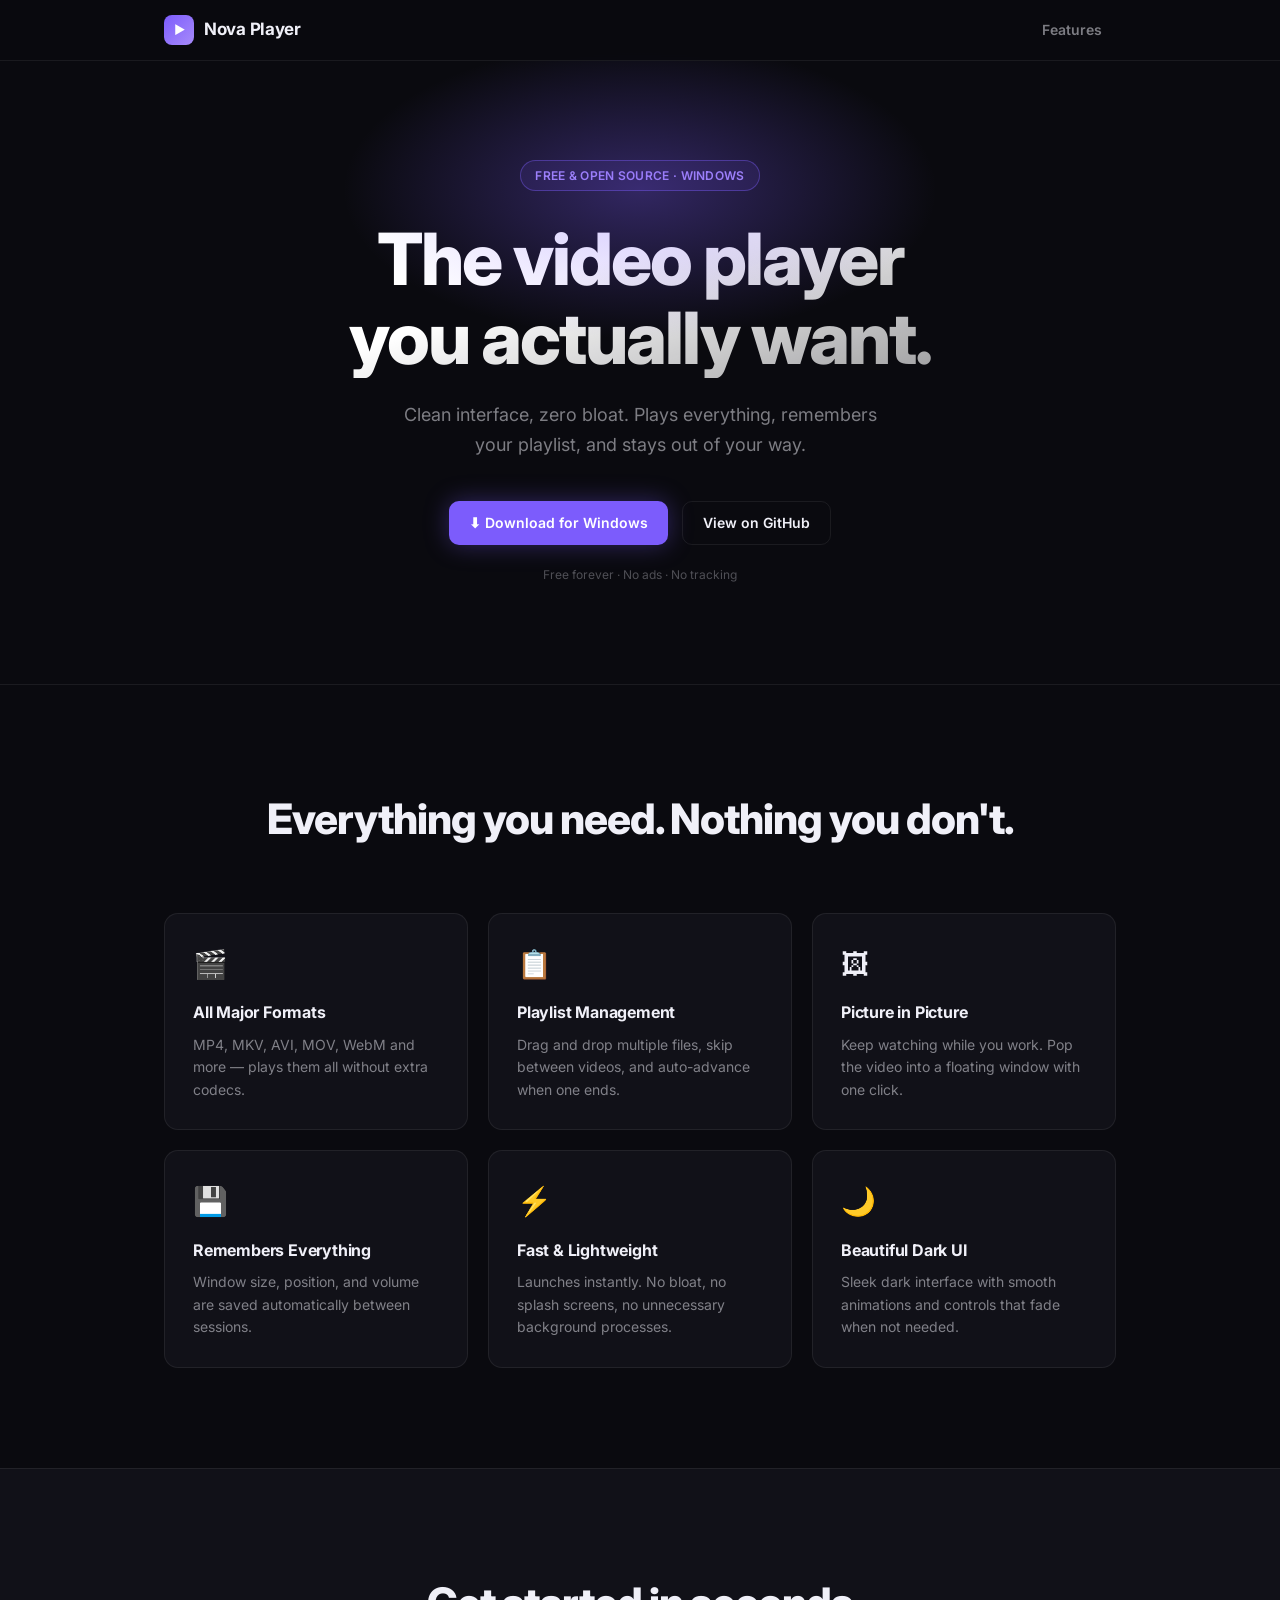
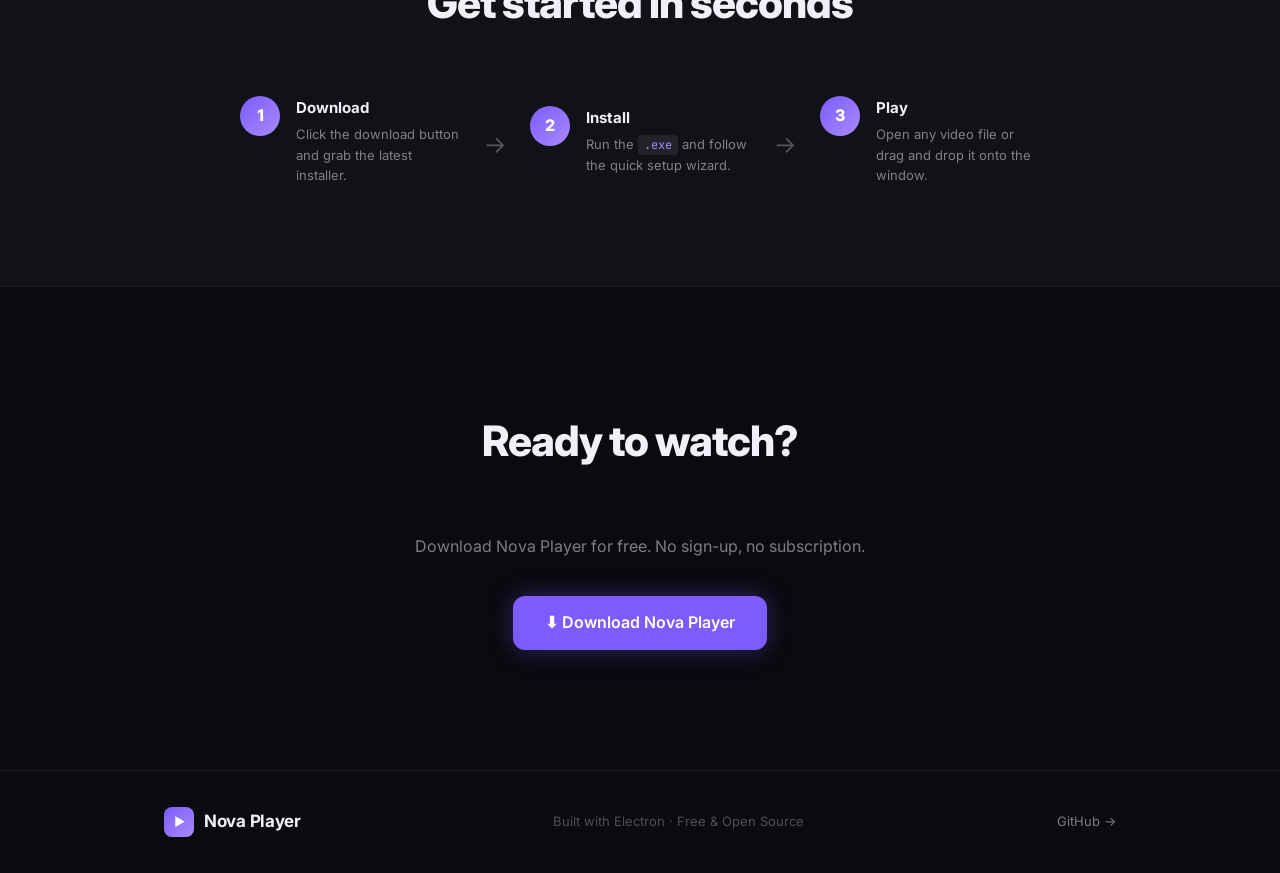
==== index.html @ a47a70b7 "new" ====
<!DOCTYPE html>
<html lang="en">
<head>
  <meta charset="UTF-8" />
  <meta name="viewport" content="width=device-width, initial-scale=1.0" />
  <title>Nova Player — Minimal Video Player for Windows</title>
  <meta name="description" content="Nova Player is a clean, minimal video player for Windows. Supports all major formats, playlist management, and picture-in-picture." />
  <meta property="og:title" content="Nova Player — Minimal Video Player for Windows" />
  <meta property="og:description" content="A clean, fast, minimal video player for Windows with playlist support and a beautiful dark UI." />
  <meta property="og:type" content="website" />
  <link rel="preconnect" href="https://fonts.googleapis.com" />
  <link rel="preconnect" href="https://fonts.gstatic.com" crossorigin />
  <link href="https://fonts.googleapis.com/css2?family=Inter:wght@400;500;600;700;800&family=JetBrains+Mono:wght@500&display=swap" rel="stylesheet" />
  <link rel="stylesheet" href="style.css" />
</head>
<body>

  <!-- Nav -->
  <nav>
    <div class="nav-inner">
      <div class="logo">
        <div class="logo-icon">▶</div>
        <span>Nova Player</span>
      </div>
      <a class="btn btn-ghost" href="#features">Features</a>
    </div>
  </nav>

  <!-- Hero -->
  <section class="hero">
    <div class="hero-glow"></div>
    <div class="container">
      <div class="badge">Free &amp; Open Source · Windows</div>
      <h1>The video player<br />you actually want.</h1>
      <p class="hero-sub">Clean interface, zero bloat. Plays everything, remembers your playlist, and stays out of your way.</p>
      <div class="hero-actions">
        <a class="btn btn-primary" href="https://github.com/abduljamilafghan121-cell/Nova-video-player/releases/latest" target="_blank">
          ⬇ Download for Windows
        </a>
        <a class="btn btn-outline" href="https://github.com/abduljamilafghan121-cell/Nova-video-player" target="_blank">
          View on GitHub
        </a>
      </div>
      <p class="hero-note">Free forever · No ads · No tracking</p>
    </div>
  </section>

  <!-- Features -->
  <section class="features" id="features">
    <div class="container">
      <h2>Everything you need. Nothing you don't.</h2>
      <div class="feature-grid">
        <div class="feature-card">
          <div class="feature-icon">🎬</div>
          <h3>All Major Formats</h3>
          <p>MP4, MKV, AVI, MOV, WebM and more — plays them all without extra codecs.</p>
        </div>
        <div class="feature-card">
          <div class="feature-icon">📋</div>
          <h3>Playlist Management</h3>
          <p>Drag and drop multiple files, skip between videos, and auto-advance when one ends.</p>
        </div>
        <div class="feature-card">
          <div class="feature-icon">🖼</div>
          <h3>Picture in Picture</h3>
          <p>Keep watching while you work. Pop the video into a floating window with one click.</p>
        </div>
        <div class="feature-card">
          <div class="feature-icon">💾</div>
          <h3>Remembers Everything</h3>
          <p>Window size, position, and volume are saved automatically between sessions.</p>
        </div>
        <div class="feature-card">
          <div class="feature-icon">⚡</div>
          <h3>Fast &amp; Lightweight</h3>
          <p>Launches instantly. No bloat, no splash screens, no unnecessary background processes.</p>
        </div>
        <div class="feature-card">
          <div class="feature-icon">🌙</div>
          <h3>Beautiful Dark UI</h3>
          <p>Sleek dark interface with smooth animations and controls that fade when not needed.</p>
        </div>
      </div>
    </div>
  </section>

  <!-- How to install -->
  <section class="install">
    <div class="container">
      <h2>Get started in seconds</h2>
      <div class="steps">
        <div class="step">
          <div class="step-num">1</div>
          <div class="step-text">
            <h3>Download</h3>
            <p>Click the download button and grab the latest installer.</p>
          </div>
        </div>
        <div class="step-arrow">→</div>
        <div class="step">
          <div class="step-num">2</div>
          <div class="step-text">
            <h3>Install</h3>
            <p>Run the <code>.exe</code> and follow the quick setup wizard.</p>
          </div>
        </div>
        <div class="step-arrow">→</div>
        <div class="step">
          <div class="step-num">3</div>
          <div class="step-text">
            <h3>Play</h3>
            <p>Open any video file or drag and drop it onto the window.</p>
          </div>
        </div>
      </div>
    </div>
  </section>

  <!-- CTA -->
  <section class="cta">
    <div class="container">
      <h2>Ready to watch?</h2>
      <p>Download Nova Player for free. No sign-up, no subscription.</p>
      <a class="btn btn-primary btn-lg" href="https://github.com/abduljamilafghan121-cell/Nova-video-player/releases/latest" target="_blank">
        ⬇ Download Nova Player
      </a>
    </div>
  </section>

  <!-- Footer -->
  <footer>
    <div class="container">
      <div class="footer-inner">
        <div class="logo">
          <div class="logo-icon">▶</div>
          <span>Nova Player</span>
        </div>
        <p>Built with Electron · Free &amp; Open Source</p>
        <a href="https://github.com/abduljamilafghan121-cell/Nova-video-player" target="_blank">GitHub →</a>
      </div>
    </div>
  </footer>

</body>
</html>
---- style.css ----
*, *::before, *::after { box-sizing: border-box; margin: 0; padding: 0; }

:root {
  --bg: #0a0a0f;
  --bg2: #111118;
  --bg3: #16161f;
  --border: rgba(255,255,255,0.07);
  --primary: #7c5cfc;
  --primary-glow: rgba(124,92,252,0.35);
  --text: #f0f0f8;
  --text-muted: rgba(240,240,248,0.5);
  --text-faint: rgba(240,240,248,0.3);
  --radius: 14px;
}

html { scroll-behavior: smooth; }

body {
  font-family: 'Inter', sans-serif;
  background: var(--bg);
  color: var(--text);
  line-height: 1.6;
  -webkit-font-smoothing: antialiased;
}

.container {
  max-width: 1000px;
  margin: 0 auto;
  padding: 0 24px;
}

/* NAV */
nav {
  position: fixed;
  top: 0; left: 0; right: 0;
  z-index: 100;
  border-bottom: 1px solid var(--border);
  background: rgba(10,10,15,0.85);
  backdrop-filter: blur(16px);
}
.nav-inner {
  max-width: 1000px;
  margin: 0 auto;
  padding: 0 24px;
  height: 60px;
  display: flex;
  align-items: center;
  justify-content: space-between;
}
.logo {
  display: flex;
  align-items: center;
  gap: 10px;
  font-weight: 700;
  font-size: 17px;
  letter-spacing: -0.3px;
  text-decoration: none;
  color: var(--text);
}
.logo-icon {
  width: 30px; height: 30px;
  background: linear-gradient(135deg, var(--primary), #a78bfa);
  border-radius: 8px;
  display: flex;
  align-items: center;
  justify-content: center;
  font-size: 12px;
  color: white;
}

/* BUTTONS */
.btn {
  display: inline-flex;
  align-items: center;
  gap: 8px;
  padding: 10px 20px;
  border-radius: 10px;
  font-size: 14px;
  font-weight: 600;
  text-decoration: none;
  transition: all 0.18s ease;
  cursor: pointer;
  border: none;
  white-space: nowrap;
}
.btn-primary {
  background: var(--primary);
  color: #fff;
  box-shadow: 0 0 24px var(--primary-glow);
}
.btn-primary:hover {
  background: #8f6dff;
  box-shadow: 0 0 36px var(--primary-glow);
  transform: translateY(-1px);
}
.btn-outline {
  background: transparent;
  color: var(--text);
  border: 1px solid var(--border);
}
.btn-outline:hover {
  background: var(--bg3);
  border-color: rgba(255,255,255,0.15);
}
.btn-ghost {
  background: transparent;
  color: var(--text-muted);
  padding: 8px 14px;
}
.btn-ghost:hover { color: var(--text); }
.btn-lg {
  padding: 14px 32px;
  font-size: 16px;
  border-radius: 12px;
}

/* HERO */
.hero {
  position: relative;
  padding: 160px 0 100px;
  text-align: center;
  overflow: hidden;
}
.hero-glow {
  position: absolute;
  top: 40px; left: 50%;
  transform: translateX(-50%);
  width: 600px; height: 300px;
  background: radial-gradient(ellipse, var(--primary-glow) 0%, transparent 70%);
  pointer-events: none;
}
.badge {
  display: inline-block;
  padding: 5px 14px;
  border-radius: 100px;
  border: 1px solid rgba(124,92,252,0.4);
  background: rgba(124,92,252,0.1);
  color: #a78bfa;
  font-size: 12px;
  font-weight: 600;
  letter-spacing: 0.3px;
  text-transform: uppercase;
  margin-bottom: 28px;
}
.hero h1 {
  font-size: clamp(40px, 7vw, 72px);
  font-weight: 800;
  line-height: 1.1;
  letter-spacing: -2px;
  margin-bottom: 22px;
  background: linear-gradient(160deg, #fff 40%, rgba(255,255,255,0.5));
  -webkit-background-clip: text;
  -webkit-text-fill-color: transparent;
  background-clip: text;
}
.hero-sub {
  font-size: 18px;
  color: var(--text-muted);
  max-width: 500px;
  margin: 0 auto 40px;
  line-height: 1.7;
}
.hero-actions {
  display: flex;
  gap: 14px;
  justify-content: center;
  flex-wrap: wrap;
  margin-bottom: 20px;
}
.hero-note {
  font-size: 12px;
  color: var(--text-faint);
}

/* FEATURES */
.features {
  padding: 100px 0;
  border-top: 1px solid var(--border);
}
.features h2, .install h2, .cta h2 {
  font-size: clamp(28px, 4vw, 42px);
  font-weight: 800;
  letter-spacing: -1px;
  text-align: center;
  margin-bottom: 60px;
}
.feature-grid {
  display: grid;
  grid-template-columns: repeat(auto-fill, minmax(280px, 1fr));
  gap: 20px;
}
.feature-card {
  background: var(--bg2);
  border: 1px solid var(--border);
  border-radius: var(--radius);
  padding: 28px;
  transition: border-color 0.18s, transform 0.18s;
}
.feature-card:hover {
  border-color: rgba(124,92,252,0.4);
  transform: translateY(-3px);
}
.feature-icon {
  font-size: 28px;
  margin-bottom: 14px;
}
.feature-card h3 {
  font-size: 16px;
  font-weight: 700;
  margin-bottom: 8px;
  letter-spacing: -0.2px;
}
.feature-card p {
  font-size: 14px;
  color: var(--text-muted);
  line-height: 1.6;
}

/* INSTALL */
.install {
  padding: 100px 0;
  border-top: 1px solid var(--border);
  background: var(--bg2);
}
.steps {
  display: flex;
  align-items: center;
  justify-content: center;
  gap: 24px;
  flex-wrap: wrap;
}
.step {
  display: flex;
  align-items: flex-start;
  gap: 16px;
  max-width: 220px;
}
.step-num {
  width: 40px; height: 40px;
  border-radius: 50%;
  background: linear-gradient(135deg, var(--primary), #a78bfa);
  display: flex;
  align-items: center;
  justify-content: center;
  font-weight: 800;
  font-size: 16px;
  flex-shrink: 0;
  color: white;
}
.step-text h3 {
  font-size: 15px;
  font-weight: 700;
  margin-bottom: 4px;
}
.step-text p {
  font-size: 13px;
  color: var(--text-muted);
}
.step-arrow {
  font-size: 24px;
  color: var(--text-faint);
  padding-top: 8px;
}
code {
  font-family: 'JetBrains Mono', monospace;
  font-size: 12px;
  background: rgba(255,255,255,0.07);
  padding: 2px 6px;
  border-radius: 4px;
  color: #a78bfa;
}

/* CTA */
.cta {
  padding: 120px 0;
  text-align: center;
  border-top: 1px solid var(--border);
}
.cta p {
  color: var(--text-muted);
  margin-bottom: 36px;
  font-size: 16px;
}

/* FOOTER */
footer {
  border-top: 1px solid var(--border);
  padding: 36px 0;
}
.footer-inner {
  display: flex;
  align-items: center;
  justify-content: space-between;
  flex-wrap: wrap;
  gap: 12px;
}
footer p {
  font-size: 13px;
  color: var(--text-faint);
}
footer a {
  font-size: 13px;
  color: var(--text-muted);
  text-decoration: none;
  transition: color 0.15s;
}
footer a:hover { color: var(--text); }

@media (max-width: 600px) {
  .hero { padding: 120px 0 80px; }
  .step-arrow { display: none; }
  .steps { gap: 32px; }
  .footer-inner { flex-direction: column; text-align: center; }
}
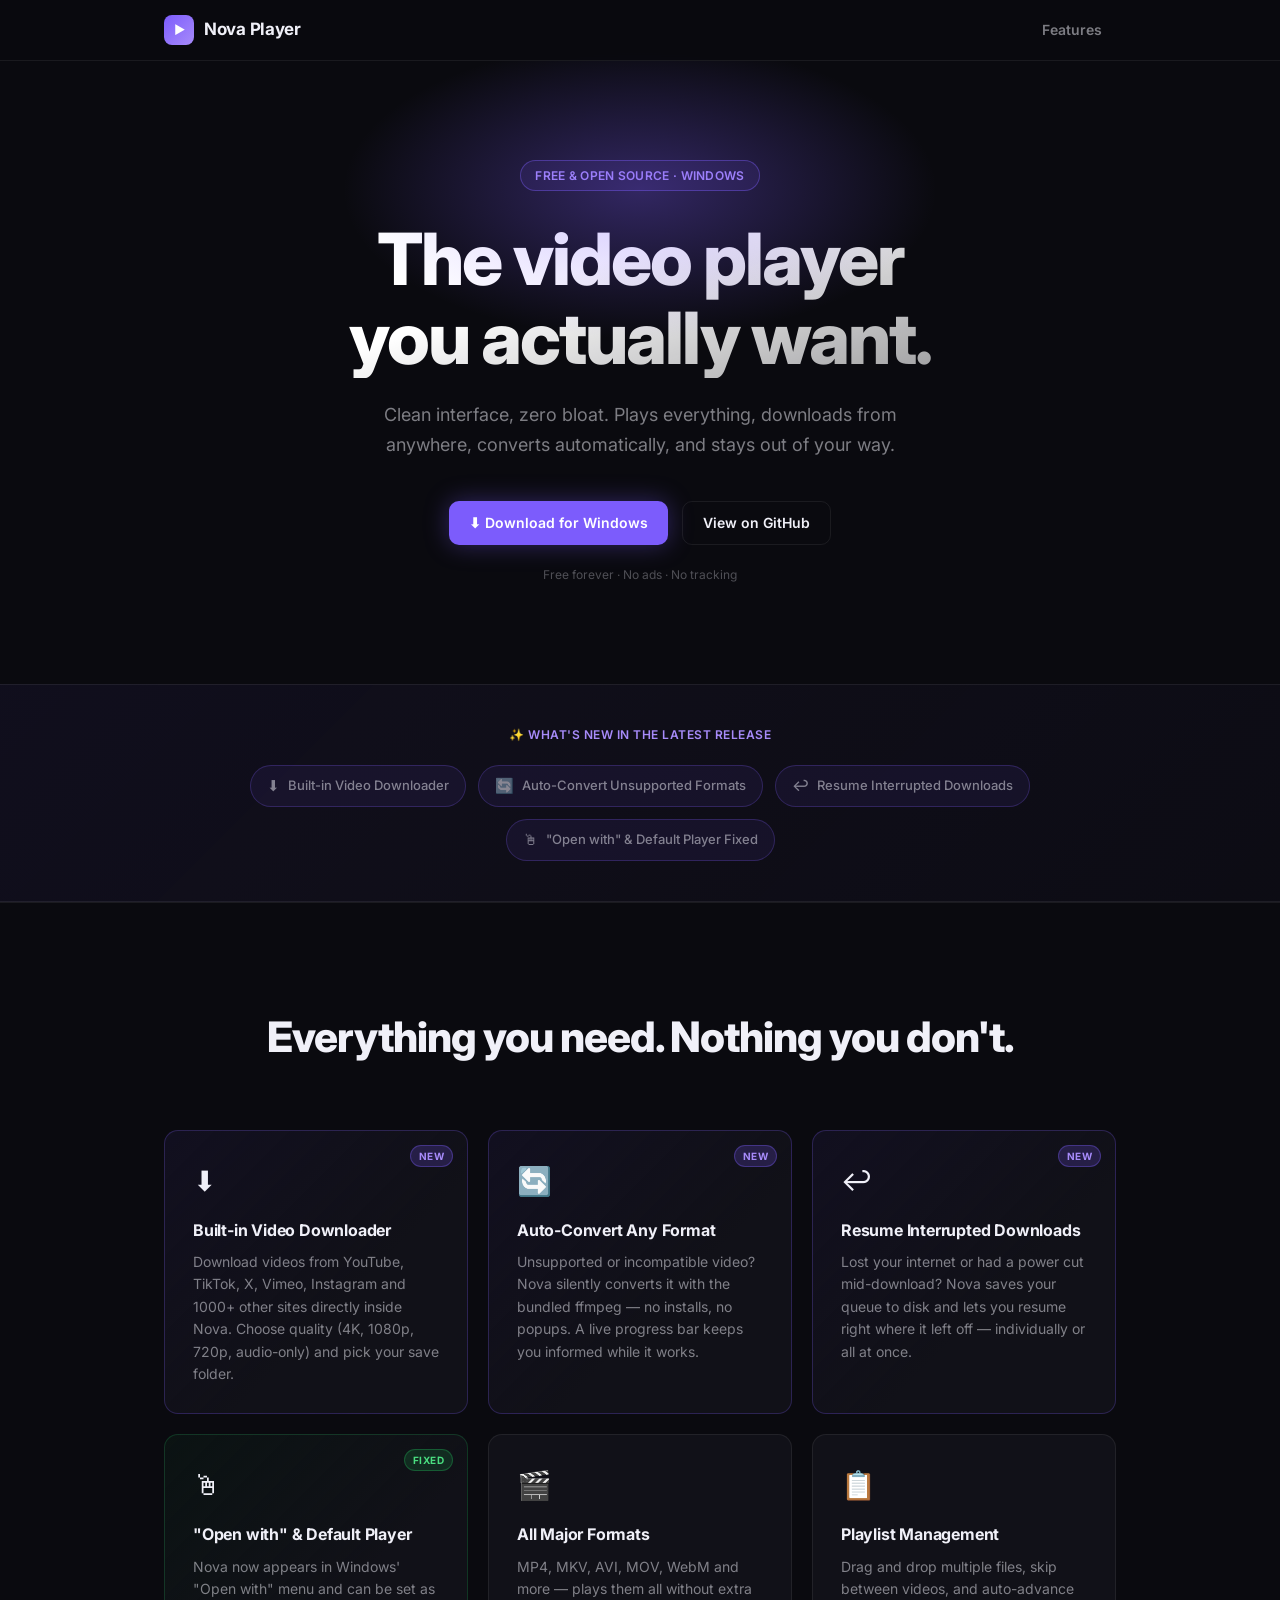
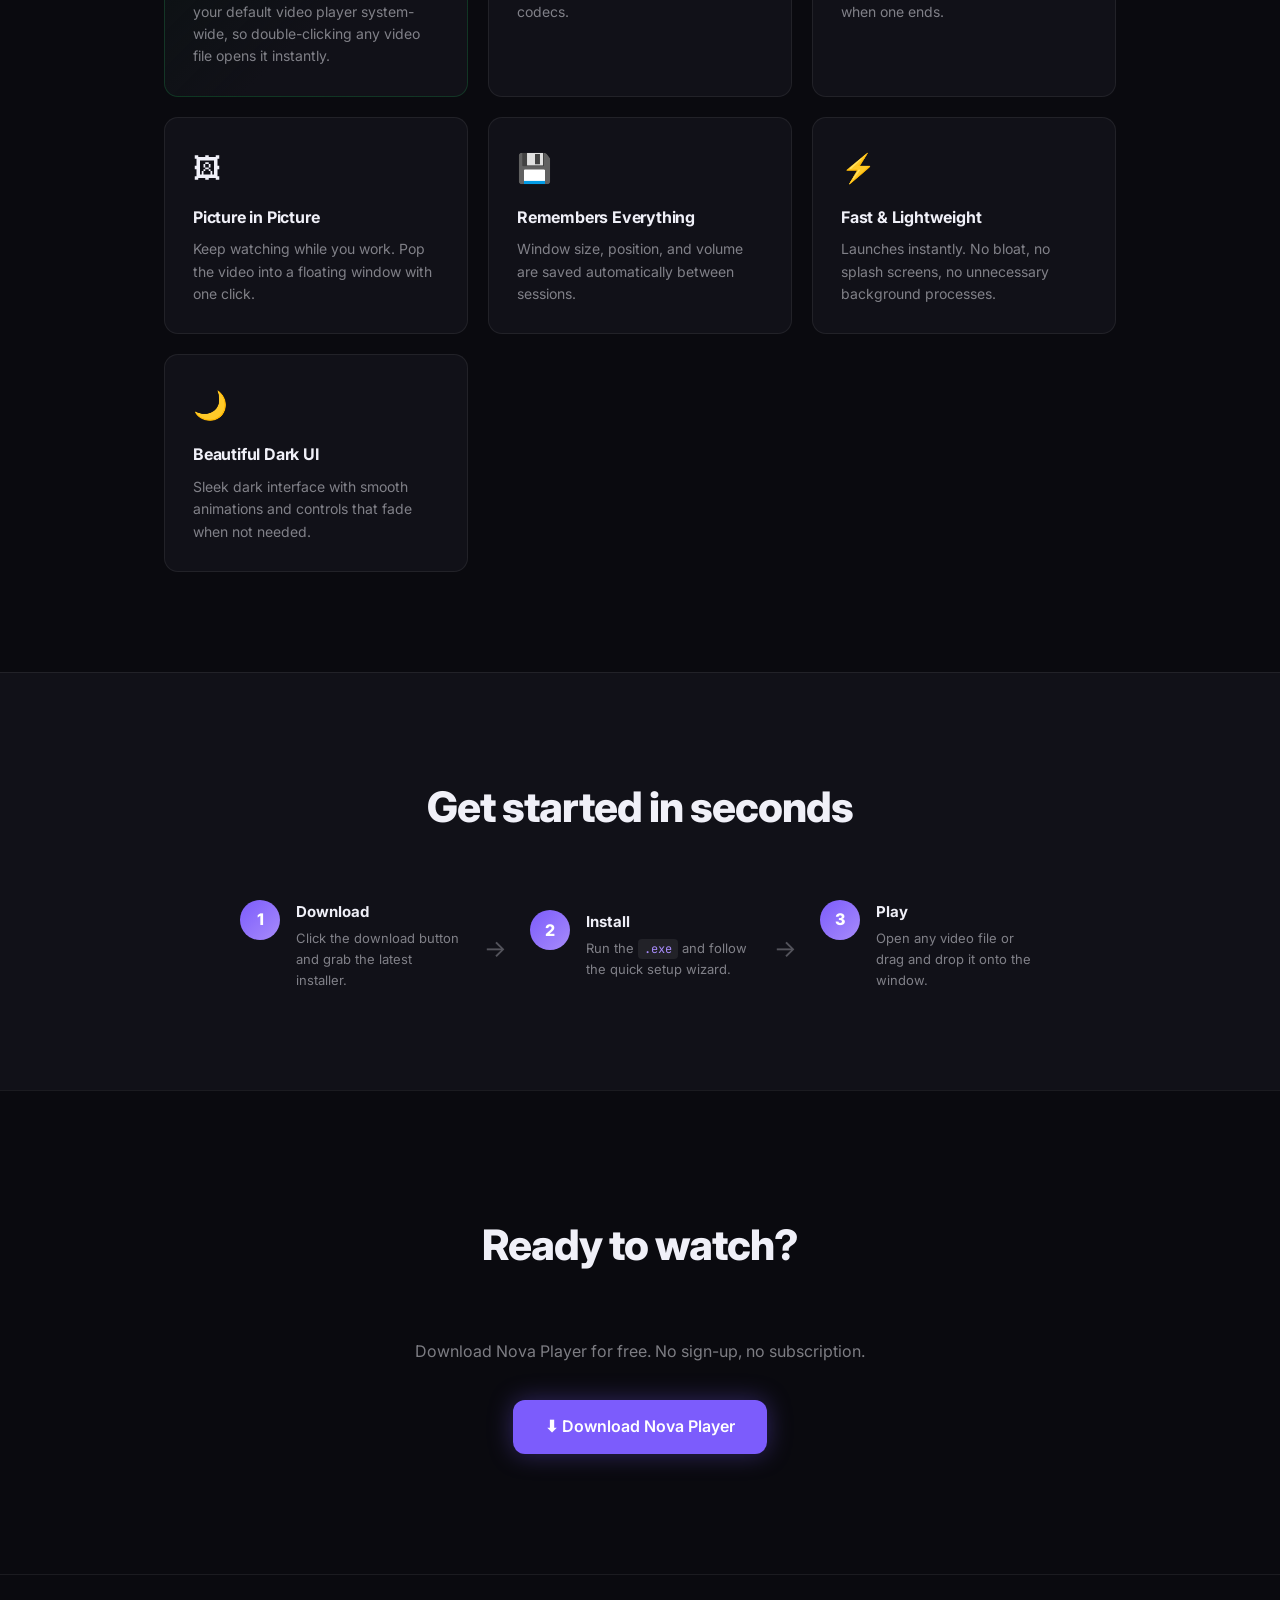
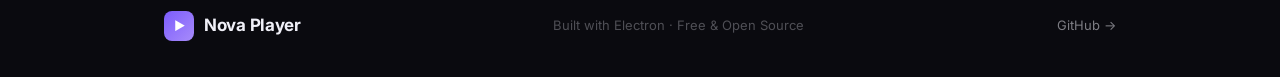
==== commit 13ae19eb: "upgrades" ====
--- a/index.html
+++ b/index.html
@@ -4,9 +4,9 @@
   <meta charset="UTF-8" />
   <meta name="viewport" content="width=device-width, initial-scale=1.0" />
   <title>Nova Player — Minimal Video Player for Windows</title>
-  <meta name="description" content="Nova Player is a clean, minimal video player for Windows. Supports all major formats, playlist management, and picture-in-picture." />
+  <meta name="description" content="Nova Player is a clean, minimal video player for Windows. Supports all major formats, built-in video downloader, auto-convert, playlist management, and picture-in-picture." />
   <meta property="og:title" content="Nova Player — Minimal Video Player for Windows" />
-  <meta property="og:description" content="A clean, fast, minimal video player for Windows with playlist support and a beautiful dark UI." />
+  <meta property="og:description" content="A clean, fast, minimal video player for Windows with built-in downloader, auto-convert, playlist support and a beautiful dark UI." />
   <meta property="og:type" content="website" />
   <link rel="preconnect" href="https://fonts.googleapis.com" />
   <link rel="preconnect" href="https://fonts.gstatic.com" crossorigin />
@@ -32,7 +32,7 @@
     <div class="container">
       <div class="badge">Free &amp; Open Source · Windows</div>
       <h1>The video player<br />you actually want.</h1>
-      <p class="hero-sub">Clean interface, zero bloat. Plays everything, remembers your playlist, and stays out of your way.</p>
+      <p class="hero-sub">Clean interface, zero bloat. Plays everything, downloads from anywhere, converts automatically, and stays out of your way.</p>
       <div class="hero-actions">
         <a class="btn btn-primary" href="https://github.com/abduljamilafghan121-cell/Nova-video-player/releases/latest" target="_blank">
           ⬇ Download for Windows
@@ -45,41 +45,101 @@
     </div>
   </section>
 
+  <!-- What's New Banner -->
+  <section class="whats-new">
+    <div class="container">
+      <p class="whats-new-label">✨ What's new in the latest release</p>
+      <div class="new-grid">
+        <div class="new-item">
+          <span class="new-icon">⬇</span>
+          <span>Built-in Video Downloader</span>
+        </div>
+        <div class="new-item">
+          <span class="new-icon">🔄</span>
+          <span>Auto-Convert Unsupported Formats</span>
+        </div>
+        <div class="new-item">
+          <span class="new-icon">↩</span>
+          <span>Resume Interrupted Downloads</span>
+        </div>
+        <div class="new-item">
+          <span class="new-icon">🖱</span>
+          <span>"Open with" &amp; Default Player Fixed</span>
+        </div>
+      </div>
+    </div>
+  </section>
+
   <!-- Features -->
   <section class="features" id="features">
     <div class="container">
       <h2>Everything you need. Nothing you don't.</h2>
       <div class="feature-grid">
+
+        <div class="feature-card feature-card--new">
+          <div class="feature-new-tag">New</div>
+          <div class="feature-icon">⬇</div>
+          <h3>Built-in Video Downloader</h3>
+          <p>Download videos from YouTube, TikTok, X, Vimeo, Instagram and 1000+ other sites directly inside Nova. Choose quality (4K, 1080p, 720p, audio-only) and pick your save folder.</p>
+        </div>
+
+        <div class="feature-card feature-card--new">
+          <div class="feature-new-tag">New</div>
+          <div class="feature-icon">🔄</div>
+          <h3>Auto-Convert Any Format</h3>
+          <p>Unsupported or incompatible video? Nova silently converts it with the bundled ffmpeg — no installs, no popups. A live progress bar keeps you informed while it works.</p>
+        </div>
+
+        <div class="feature-card feature-card--new">
+          <div class="feature-new-tag">New</div>
+          <div class="feature-icon">↩</div>
+          <h3>Resume Interrupted Downloads</h3>
+          <p>Lost your internet or had a power cut mid-download? Nova saves your queue to disk and lets you resume right where it left off — individually or all at once.</p>
+        </div>
+
+        <div class="feature-card feature-card--fixed">
+          <div class="feature-new-tag feature-fixed-tag">Fixed</div>
+          <div class="feature-icon">🖱</div>
+          <h3>"Open with" &amp; Default Player</h3>
+          <p>Nova now appears in Windows' "Open with" menu and can be set as your default video player system-wide, so double-clicking any video file opens it instantly.</p>
+        </div>
+
         <div class="feature-card">
           <div class="feature-icon">🎬</div>
           <h3>All Major Formats</h3>
           <p>MP4, MKV, AVI, MOV, WebM and more — plays them all without extra codecs.</p>
         </div>
+
         <div class="feature-card">
           <div class="feature-icon">📋</div>
           <h3>Playlist Management</h3>
           <p>Drag and drop multiple files, skip between videos, and auto-advance when one ends.</p>
         </div>
+
         <div class="feature-card">
           <div class="feature-icon">🖼</div>
           <h3>Picture in Picture</h3>
           <p>Keep watching while you work. Pop the video into a floating window with one click.</p>
         </div>
+
         <div class="feature-card">
           <div class="feature-icon">💾</div>
           <h3>Remembers Everything</h3>
           <p>Window size, position, and volume are saved automatically between sessions.</p>
         </div>
+
         <div class="feature-card">
           <div class="feature-icon">⚡</div>
           <h3>Fast &amp; Lightweight</h3>
           <p>Launches instantly. No bloat, no splash screens, no unnecessary background processes.</p>
         </div>
+
         <div class="feature-card">
           <div class="feature-icon">🌙</div>
           <h3>Beautiful Dark UI</h3>
           <p>Sleek dark interface with smooth animations and controls that fade when not needed.</p>
         </div>
+
       </div>
     </div>
   </section>
--- a/style.css
+++ b/style.css
@@ -156,7 +156,7 @@
 .hero-sub {
   font-size: 18px;
   color: var(--text-muted);
-  max-width: 500px;
+  max-width: 560px;
   margin: 0 auto 40px;
   line-height: 1.7;
 }
@@ -170,6 +170,45 @@
 .hero-note {
   font-size: 12px;
   color: var(--text-faint);
+}
+
+/* WHAT'S NEW BANNER */
+.whats-new {
+  padding: 40px 0;
+  border-top: 1px solid var(--border);
+  border-bottom: 1px solid var(--border);
+  background: linear-gradient(135deg, rgba(124,92,252,0.06) 0%, rgba(124,92,252,0.02) 100%);
+}
+.whats-new-label {
+  text-align: center;
+  font-size: 12px;
+  font-weight: 600;
+  color: #a78bfa;
+  text-transform: uppercase;
+  letter-spacing: 0.5px;
+  margin-bottom: 20px;
+}
+.new-grid {
+  display: flex;
+  flex-wrap: wrap;
+  justify-content: center;
+  gap: 12px;
+}
+.new-item {
+  display: flex;
+  align-items: center;
+  gap: 8px;
+  padding: 8px 16px;
+  border-radius: 100px;
+  border: 1px solid rgba(124,92,252,0.25);
+  background: rgba(124,92,252,0.08);
+  font-size: 13px;
+  font-weight: 500;
+  color: var(--text-muted);
+  white-space: nowrap;
+}
+.new-icon {
+  font-size: 15px;
 }
 
 /* FEATURES */
@@ -190,6 +229,7 @@
   gap: 20px;
 }
 .feature-card {
+  position: relative;
   background: var(--bg2);
   border: 1px solid var(--border);
   border-radius: var(--radius);
@@ -200,6 +240,32 @@
   border-color: rgba(124,92,252,0.4);
   transform: translateY(-3px);
 }
+.feature-card--new {
+  border-color: rgba(124,92,252,0.25);
+  background: linear-gradient(135deg, rgba(124,92,252,0.07) 0%, var(--bg2) 60%);
+}
+.feature-card--fixed {
+  border-color: rgba(34,197,94,0.2);
+  background: linear-gradient(135deg, rgba(34,197,94,0.05) 0%, var(--bg2) 60%);
+}
+.feature-new-tag {
+  position: absolute;
+  top: 14px; right: 14px;
+  padding: 2px 8px;
+  border-radius: 100px;
+  background: rgba(124,92,252,0.2);
+  border: 1px solid rgba(124,92,252,0.35);
+  color: #a78bfa;
+  font-size: 10px;
+  font-weight: 700;
+  text-transform: uppercase;
+  letter-spacing: 0.5px;
+}
+.feature-fixed-tag {
+  background: rgba(34,197,94,0.15);
+  border-color: rgba(34,197,94,0.3);
+  color: #4ade80;
+}
 .feature-icon {
   font-size: 28px;
   margin-bottom: 14px;
@@ -311,4 +377,5 @@
   .step-arrow { display: none; }
   .steps { gap: 32px; }
   .footer-inner { flex-direction: column; text-align: center; }
-}
+  .new-grid { flex-direction: column; align-items: center; }
+}
